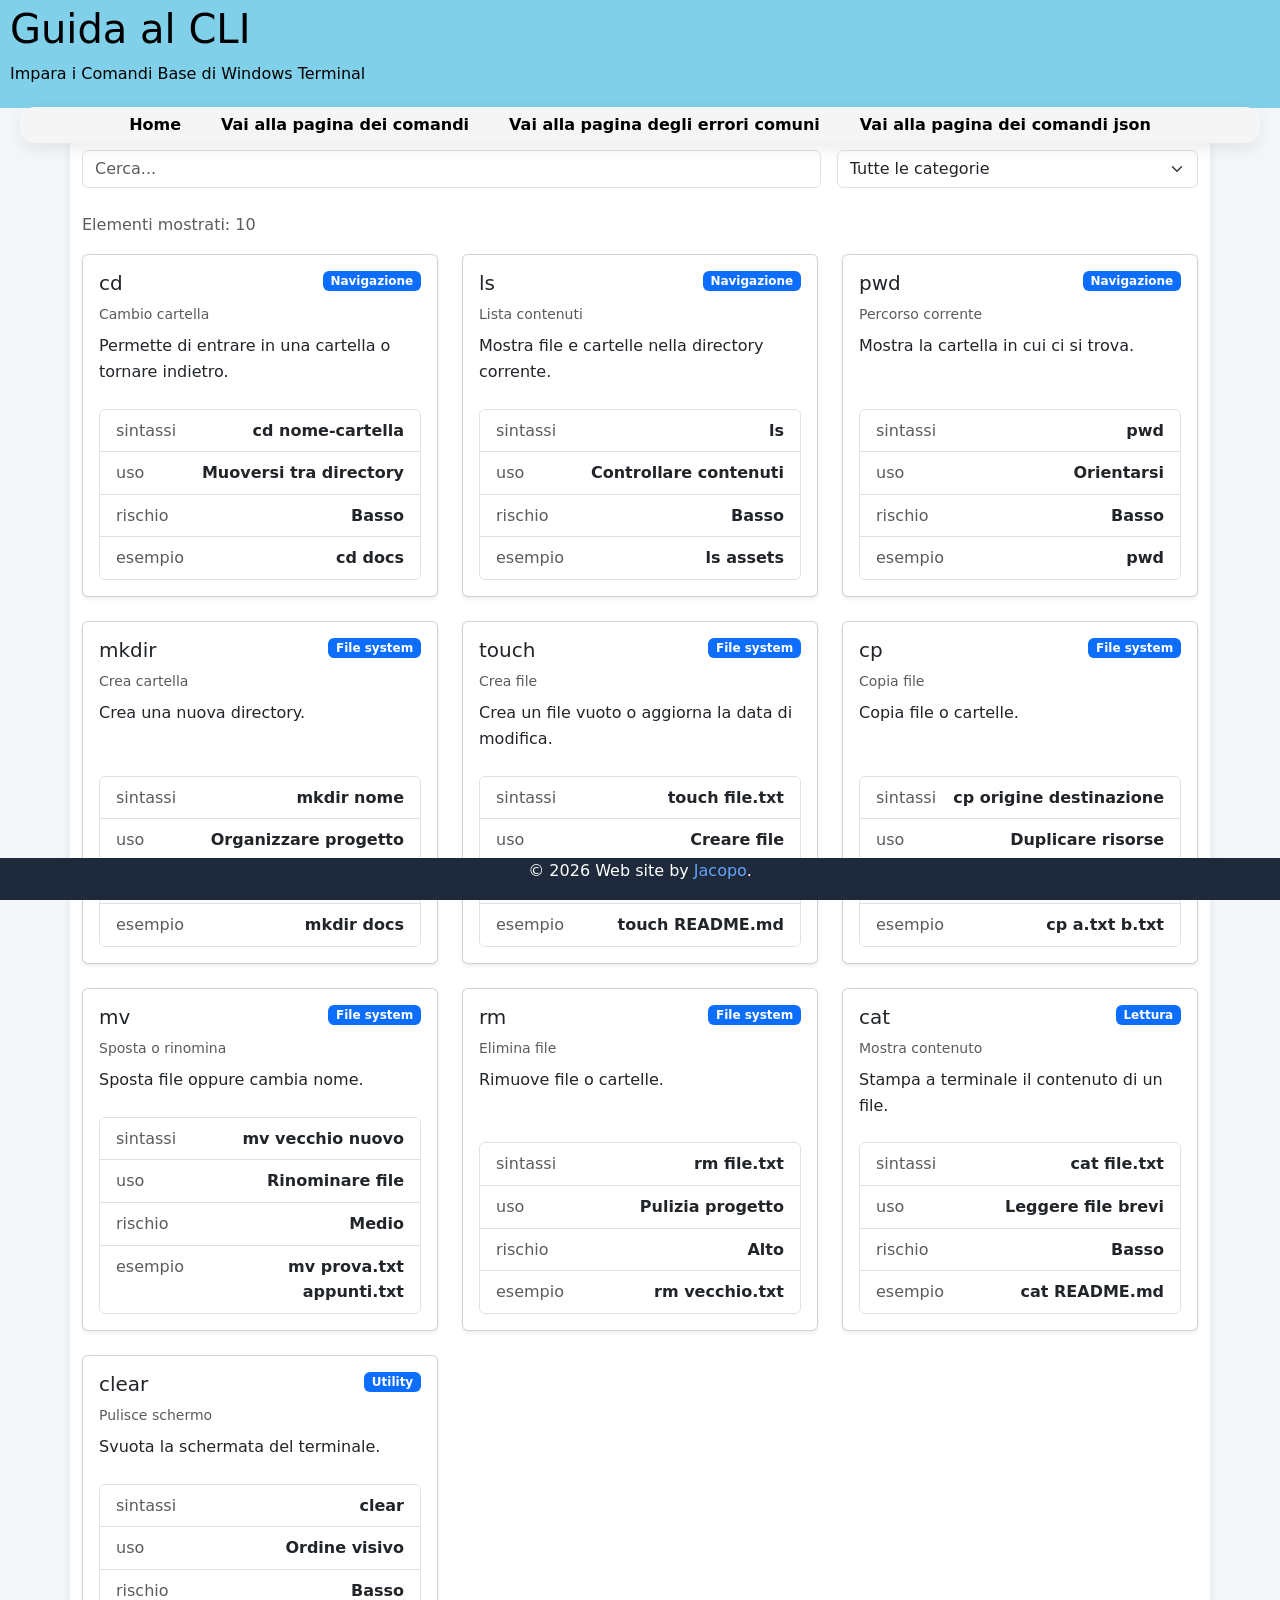
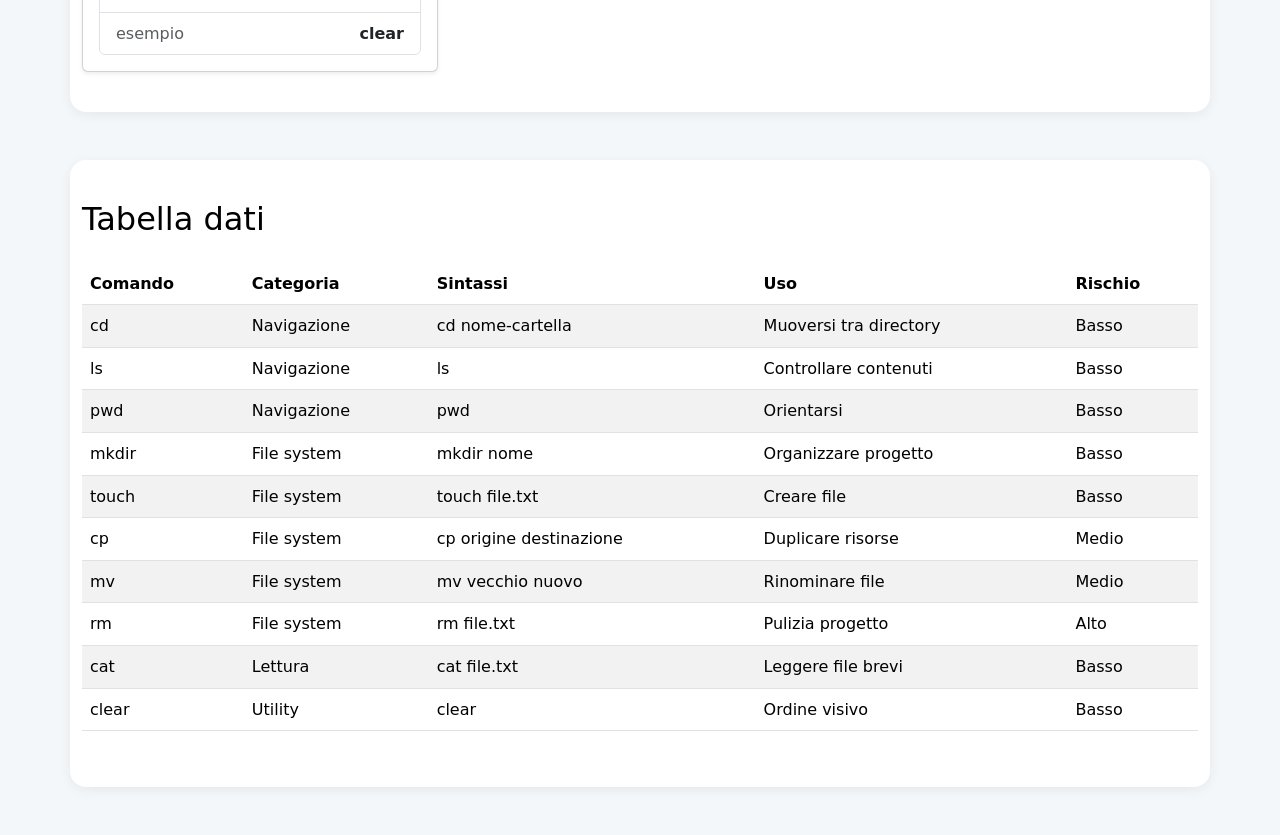
==== comandi-json.html @ 732f523e "fix location of json and js; connection html to js" ====
<!DOCTYPE html>
<html lang="it">

<head>

    <meta charset="UTF-8">
    <meta name="viewport" content="width=device-width, initial-scale=1.0">

    <script src="{{ url_for('assets', filename='script.js') }}" type="module"></script>
    
    <link href="https://cdn.jsdelivr.net/npm/bootstrap@5.3.3/dist/css/bootstrap.min.css" rel="stylesheet">
    <link rel="stylesheet" href="style.css">

    <title>Pagina Comandi JSON</title>

</head>

<body>

    <header class="header">
        <div>
            <h1>Guida al CLI</h1>
            <p>Impara i Comandi Base di Windows Terminal</p>
        </div>
    </header>

    <nav class="navbar">
        <ul class="nav-list">
            <li><a href="index.html">Home</a></li>
            <li><a href="comandi.html">Vai alla pagina dei comandi</a></li>
            <li><a href="errori-comuni.html">Vai alla pagina degli errori comuni</a></li>
            <li><a href="comandi-json.html">Vai alla pagina dei comandi json</a></li>
        </ul>
    </nav>

    <main>

        <section class="container my-5">
            <h2 class="mb-4">Dati del progetto</h2>

            <div id="status-message"></div>

            <div class="row g-3 mb-4">
                <div class="col-md-8">
                <input id="search-input" class="form-control" type="search" placeholder="Cerca...">
                </div>
                <div class="col-md-4">
                <select id="category-filter" class="form-select"></select>
                </div>
            </div>

            <p class="text-body-secondary">
                Elementi mostrati: <span id="items-count">0</span>
            </p>

            <div id="cards-container" class="row g-4"></div>
        </section>

        <section class="container my-5">
            <h2 class="mb-4">Tabella dati</h2>
            <div id="table-container"></div>
        </section>


    </main>

    <footer class="footer">
        <p>© 2026 Web site by <a href="https://www.github.com/jacopo-nesti" target="_blank">
                Jacopo</a>. 
        </p>
    </footer>

    <script src="https://cdn.jsdelivr.net/npm/bootstrap@5.3.3/dist/js/bootstrap.bundle.min.js"></script>
    <script src="/assets/script.js"></script>

</body>

</html>
---- style.css ----
/* RESET */
* {
  margin: 0;
  padding: 0;
  box-sizing: border-box;
}

html,
body {
  min-height: 100%;
  scroll-behavior: smooth;
  scroll-padding-top: 100px;
}

/* BODY */
body {
  font-family: system-ui, -apple-system, "Segoe UI", Roboto, Arial, sans-serif;
  font-size: 16px;
  line-height: 1.6;
  background-color: #f4f7fa;
}

/* HEADER */
.header {
  position: fixed;
  top: 0;
  left: 0;
  width: 100%;
  background-color: #80d0e9;
  color: black;
  padding: 5px 10px;
  display: flex;
  align-items: center;
  justify-content: space-between;
}

/* NAVBAR */
.navbar {
  position: fixed;
  display: block;
  top: 99px;
  left: 20px;
  right: 20px;
}

.nav-list {
  display: flex;
  justify-content: center;
  list-style: none;
  gap: 40px;
  background: whitesmoke;
  padding: 5px;
  border-radius: 15px;
  box-shadow: 0 6px 18px rgba(0,0,0,0.08);
}

.nav-list a {
  text-decoration: none;
  color: black;
  font-weight: 600;
}

.nav-list a:hover {
  color: blue;
}

/* MAIN */
.main {
  max-width: 1200px;
  margin: 140px auto 100px auto;
  padding: 30px 20px;
}

/* SEZIONI */
section {
  background: white;
  margin-bottom: 30px;
  padding: 40px;
  border-radius: 16px;
  box-shadow: 0 3px 12px rgba(0,0,0,0.06);
}

section h2 {
  margin-bottom: 15px;
  color: black;
}

/* HERO */
.hero, .approfondimenti, .tips {
  text-align: center;
}

.hero a {
  color: blue;
  font-weight: bold;
  text-decoration: none;
}

.hero a:hover {
  text-decoration: underline;
}

/* SEZIONI */
.navigation,
.creation {
    margin-bottom: 60px;
}

.navigation h2,
.creation h2 {
    text-align: center;
    margin-bottom: 30px;
    color: #084298;
}

/* CARD */
.navigation-card {
    background-color: white;
    border-radius: 12px;
    padding: 25px;
    margin-bottom: 25px;
    box-shadow: 0 4px 12px rgba(0,0,0,0.1);
    transition: transform 0.3s ease;
}

.navigation-card h3 {
    color: black;
    margin-bottom: 15px;
}

.navigation-card p {
    margin-bottom: 10px;
}

/* COMANDI TERMINALE */
.terminal-line {
    background-color: #1e1e1e;
    color: #00ff66;
    padding: 12px;
    border-radius: 6px;
    font-family: Consolas, monospace;
    overflow-x: auto;
    margin: 10px 0;
}

/* FOOTER */
.footer {
  position: fixed;
  bottom: 0;
  left: 0;
  width: 100%;
  background: #1e293b;
  color: white;
  text-align: center;
  padding: 0px;
}

.footer a {
  color: #60a5fa;
  text-decoration: none;
}

.footer a:hover {
  text-decoration: underline;
}
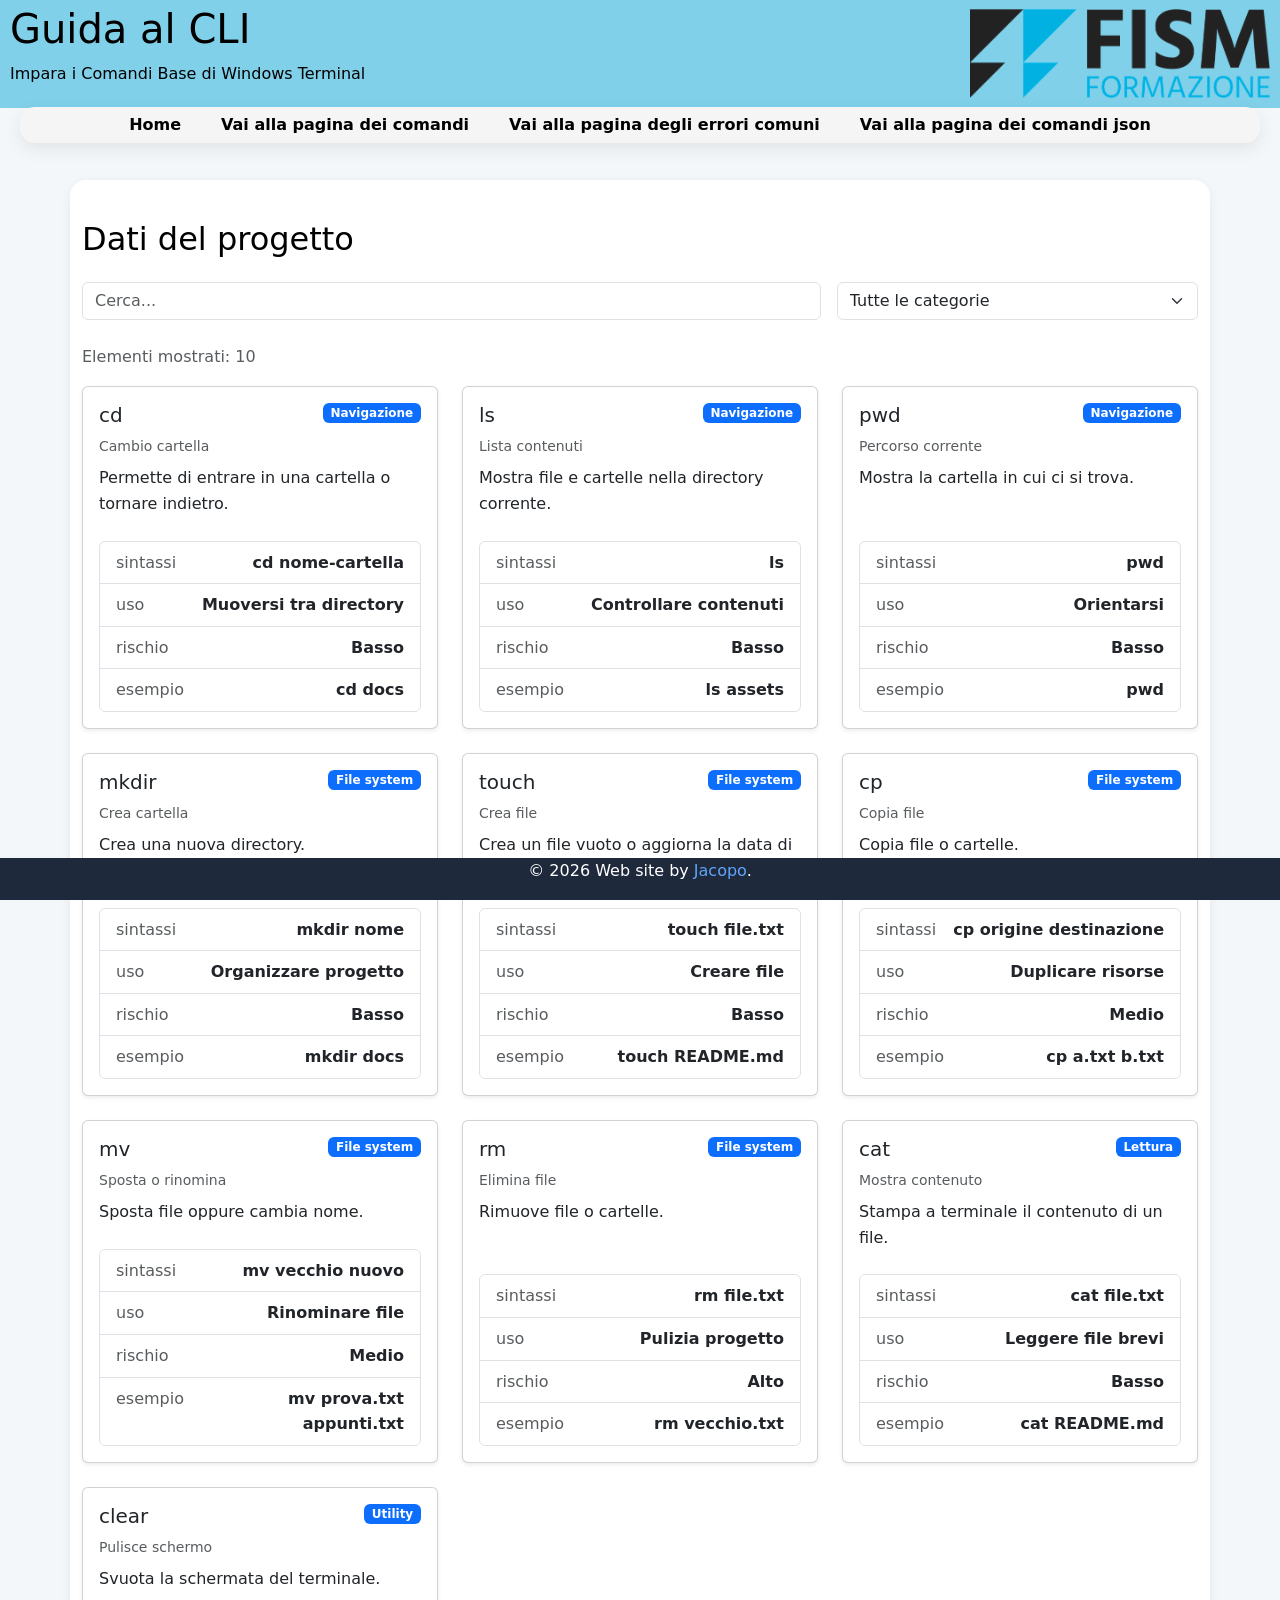
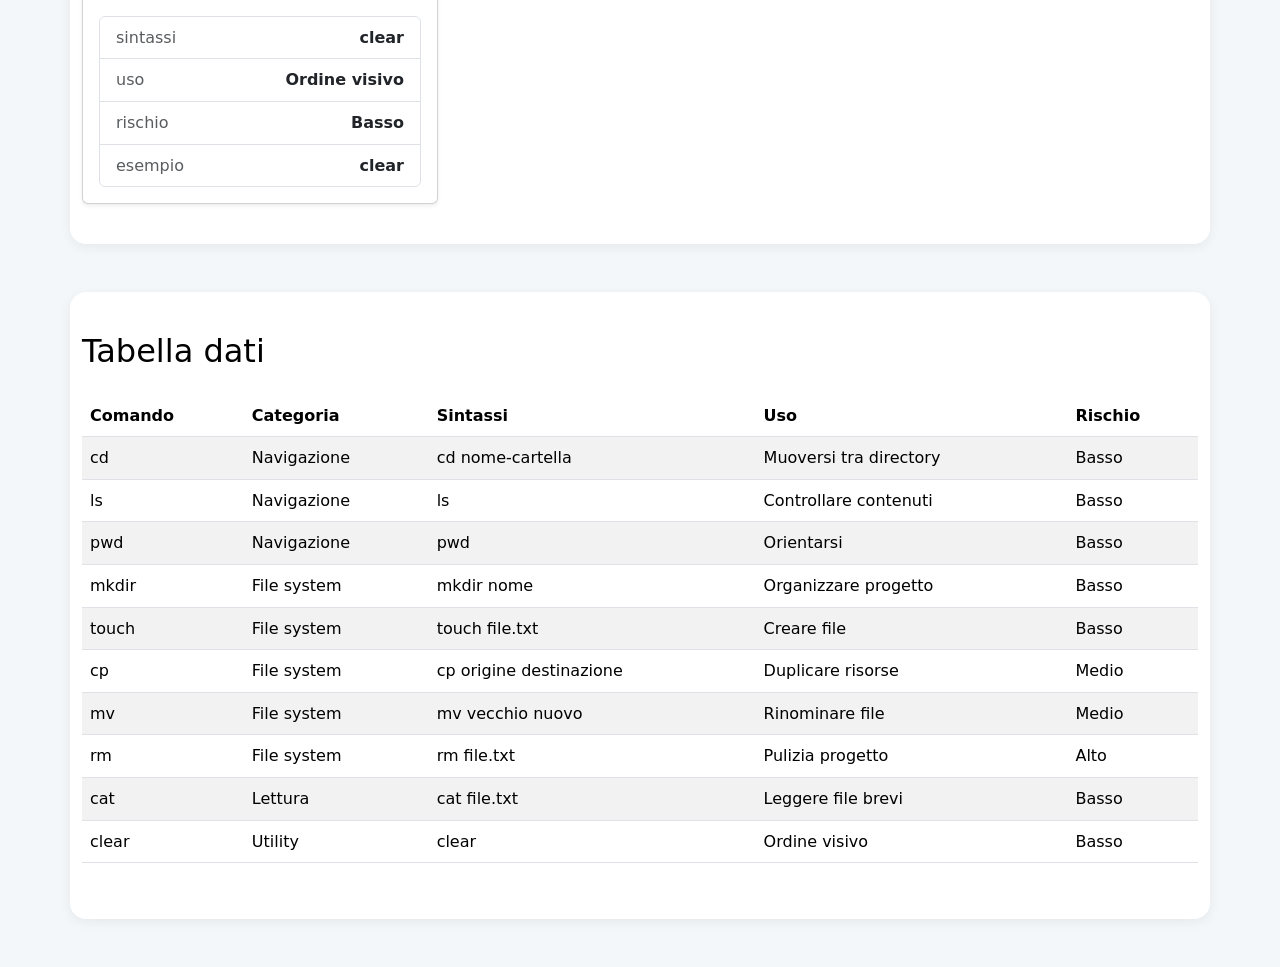
==== commit 88d0422c: "improve UI, add docs" ====
--- a/comandi-json.html
+++ b/comandi-json.html
@@ -6,9 +6,10 @@
     <meta charset="UTF-8">
     <meta name="viewport" content="width=device-width, initial-scale=1.0">
 
-    <script src="{{ url_for('assets', filename='script.js') }}" type="module"></script>
+    <script src="script.js"></script>
     
     <link href="https://cdn.jsdelivr.net/npm/bootstrap@5.3.3/dist/css/bootstrap.min.css" rel="stylesheet">
+    
     <link rel="stylesheet" href="style.css">
 
     <title>Pagina Comandi JSON</title>
@@ -22,6 +23,8 @@
             <h1>Guida al CLI</h1>
             <p>Impara i Comandi Base di Windows Terminal</p>
         </div>
+
+        <img src="assets/images/fism-formazione.png" alt="Logo FISM">
     </header>
 
     <nav class="navbar">
@@ -33,36 +36,40 @@
         </ul>
     </nav>
 
-    <main>
+    <div class="container-bug">
 
-        <section class="container my-5">
-            <h2 class="mb-4">Dati del progetto</h2>
+        <main>
 
-            <div id="status-message"></div>
+            <section class="container my-5">
+                <h2 class="mb-4">Dati del progetto</h2>
 
-            <div class="row g-3 mb-4">
-                <div class="col-md-8">
-                <input id="search-input" class="form-control" type="search" placeholder="Cerca...">
+                <div id="status-message"></div>
+
+                <div class="row g-3 mb-4">
+                    <div class="col-md-8">
+                    <input id="search-input" class="form-control" type="search" placeholder="Cerca...">
+                    </div>
+                    <div class="col-md-4">
+                    <select id="category-filter" class="form-select"></select>
+                    </div>
                 </div>
-                <div class="col-md-4">
-                <select id="category-filter" class="form-select"></select>
-                </div>
-            </div>
 
-            <p class="text-body-secondary">
-                Elementi mostrati: <span id="items-count">0</span>
-            </p>
+                <p class="text-body-secondary">
+                    Elementi mostrati: <span id="items-count">0</span>
+                </p>
 
-            <div id="cards-container" class="row g-4"></div>
-        </section>
+                <div id="cards-container" class="row g-4"></div>
+            </section>
 
-        <section class="container my-5">
-            <h2 class="mb-4">Tabella dati</h2>
-            <div id="table-container"></div>
-        </section>
+            <section class="container my-5">
+                <h2 class="mb-4">Tabella dati</h2>
+                <div id="table-container"></div>
+            </section>
 
 
-    </main>
+        </main>
+        
+    </div>    
 
     <footer class="footer">
         <p>© 2026 Web site by <a href="https://www.github.com/jacopo-nesti" target="_blank">
@@ -70,8 +77,7 @@
         </p>
     </footer>
 
-    <script src="https://cdn.jsdelivr.net/npm/bootstrap@5.3.3/dist/js/bootstrap.bundle.min.js"></script>
-    <script src="/assets/script.js"></script>
+    <script src="script.js"></script>
 
 </body>
 
--- a/style.css
+++ b/style.css
@@ -32,6 +32,11 @@
   display: flex;
   align-items: center;
   justify-content: space-between;
+}
+
+.header img {
+  width: 300px;
+  height: auto;
 }
 
 /* NAVBAR */
@@ -110,7 +115,7 @@
 .creation h2 {
     text-align: center;
     margin-bottom: 30px;
-    color: #084298;
+    color: black;
 }
 
 /* CARD */
@@ -134,11 +139,10 @@
 
 /* COMANDI TERMINALE */
 .terminal-line {
-    background-color: #1e1e1e;
-    color: #00ff66;
+    background-color: black;
+    color: white;
     padding: 12px;
     border-radius: 6px;
-    font-family: Consolas, monospace;
     overflow-x: auto;
     margin: 10px 0;
 }
@@ -162,4 +166,8 @@
 
 .footer a:hover {
   text-decoration: underline;
+}
+
+.container-bug {
+  margin-top: 180px;
 }
